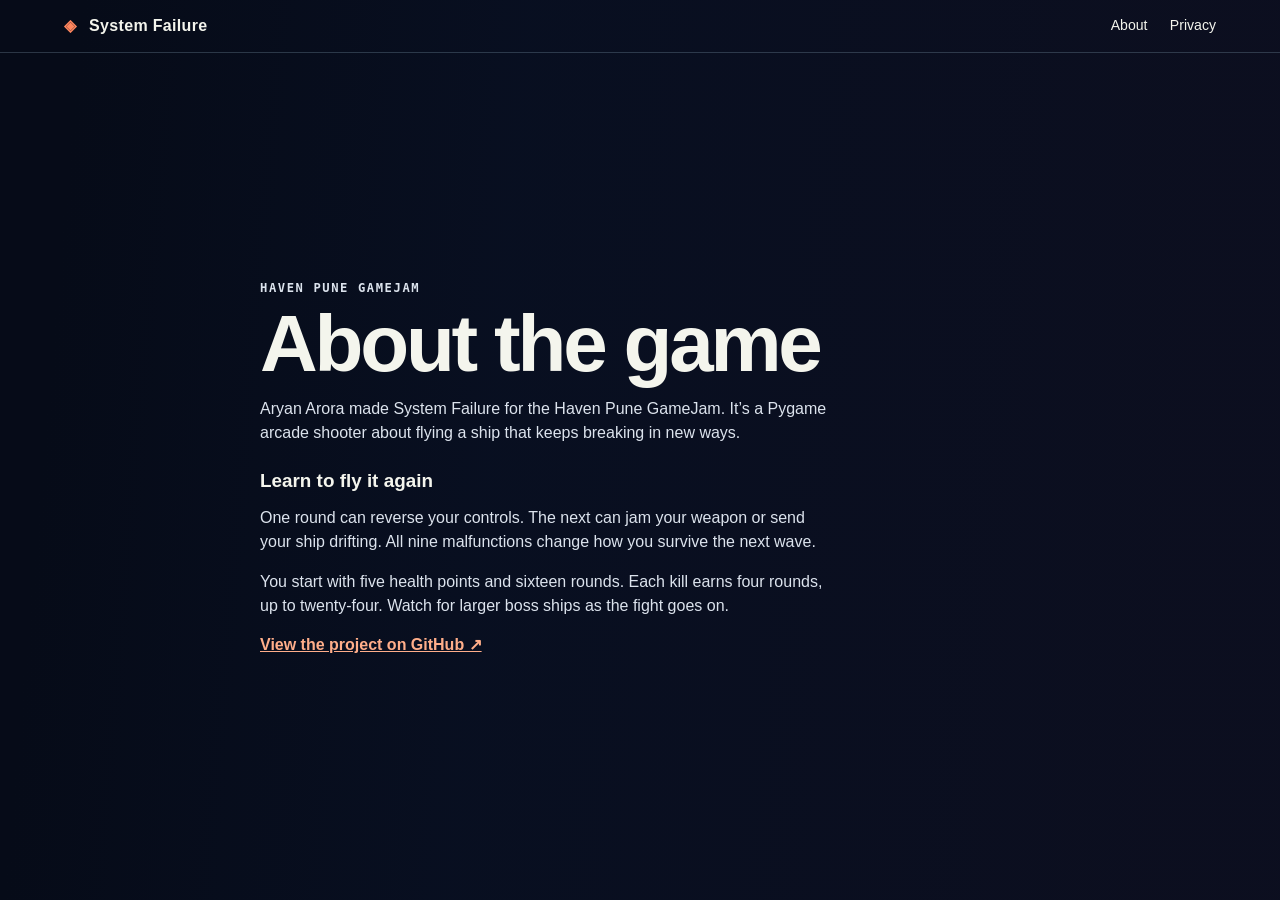
==== web/about.html @ 1d0bce2e "Package System Failure for browser play on itch.io" ====
<!doctype html>
<html lang="en"><head><meta charset="utf-8"><meta name="viewport" content="width=device-width, initial-scale=1"><title>About · System Failure</title><link rel="stylesheet" href="hangar.css"><link rel="icon" href="favicon.png"></head><body><header><a class="brand" href="index.html"><span aria-hidden="true">◈</span> System Failure</a><nav aria-label="Main"><a href="about.html">About</a><a href="privacy.html">Privacy</a></nav></header><main class="info"><p class="jam">Haven Pune GameJam</p><h1>About the game</h1><p>Aryan Arora made System Failure for the Haven Pune GameJam. It’s a Pygame arcade shooter about flying a ship that keeps breaking in new ways.</p><h2>Learn to fly it again</h2><p>One round can reverse your controls. The next can jam your weapon or send your ship drifting. All nine malfunctions change how you survive the next wave.</p><p>You start with five health points and sixteen rounds. Each kill earns four rounds, up to twenty-four. Watch for larger boss ships as the fight goes on.</p><a class="textlink" href="https://github.com/aryan-441/System-Failure" target="_blank" rel="noopener noreferrer">View the project on GitHub ↗</a></main></body></html>
---- web/hangar.css ----
*{box-sizing:border-box}html{min-height:100%;background:#090d19;color:#f4f5ed;font:16px/1.48 Arial,sans-serif}body{margin:0;min-height:100vh;background:linear-gradient(95deg,#060b18 6%,#080f21ed 39%,#10112965 90%),url("nebula.png") center/cover;display:flex;flex-direction:column}a{color:inherit}a:focus-visible{outline:3px solid #fff;outline-offset:4px}header,footer{display:flex;align-items:center;gap:1.6rem;padding:14px 5vw}header{justify-content:space-between;border-bottom:1px solid #96b6cb40}header a{text-decoration:none}header a:hover,.textlink:hover{text-decoration:underline}.brand{font-weight:800;letter-spacing:.02em}.brand span{color:#ff865e;margin-right:.5rem}nav{display:flex;gap:1.4rem;font-size:.88rem}.hangar{position:relative;isolation:isolate;flex:1;display:flex;align-items:center;overflow:hidden;padding:clamp(1.4rem,4vh,4rem) 6vw}.intro{max-width:52%}.jam{font:700 .76rem/1.4 Consolas,monospace;letter-spacing:.13em;text-transform:uppercase;color:#a9dfe1;margin:0 0 .65rem}h1{font-family:Impact,"Arial Black",sans-serif;font-weight:900;letter-spacing:-.04em;line-height:.92;margin:0}.intro h1{text-transform:uppercase;font-size:clamp(3.6rem,min(9vw,15vh),8rem)}h1 span{color:#ff865e}.lead{max-width:39ch;color:#d2d9e6;margin:.9rem 0 1.15rem}.play{display:inline-flex;align-items:center;gap:2.9rem;padding:.68rem 1.25rem;text-decoration:none;font-weight:800;background:#ff986e;color:#171018;box-shadow:3px 3px 0 #8b432d}.play:hover{background:#ffb793}.radar{position:absolute;z-index:-1;width:min(38vw,62vh);aspect-ratio:1;right:8%;top:50%;transform:translateY(-50%) rotate(-14deg);border:1px solid #9ce5e980;border-radius:50%;display:grid;place-items:center;background:repeating-radial-gradient(circle,transparent 0 18%,#aad5de2e 18.25% 18.6%,transparent 19% 31%)}.radar:before,.radar:after{content:"";position:absolute;background:#b3d8e45c}.radar:before{width:112%;height:1px}.radar:after{height:112%;width:1px}.radar img{width:60%;image-rendering:pixelated;transform:rotate(47deg);z-index:1;filter:drop-shadow(0 13px 18px #080b18)}footer{flex-wrap:wrap;border-top:1px solid #96b6cb40;font-size:.78rem;color:#c8d2df;background:#080c18ad}kbd{font:700 .8rem Consolas,monospace;color:white}.info{width:min(90%,760px);margin:auto;padding:2rem 0 3rem}.info h1{font-size:clamp(2.8rem,7vw,5rem)}.info p{max-width:64ch;color:#dce3ed}.info h2{font-size:1.18rem;margin:1.4rem 0 -.25rem}.textlink{color:#ffae8a;font-weight:bold}@media(max-width:620px){.intro{max-width:85%}.radar{right:-14%;opacity:.42}.lead{max-width:30ch}footer{gap:.5rem 1rem}.info{margin:0 auto}}
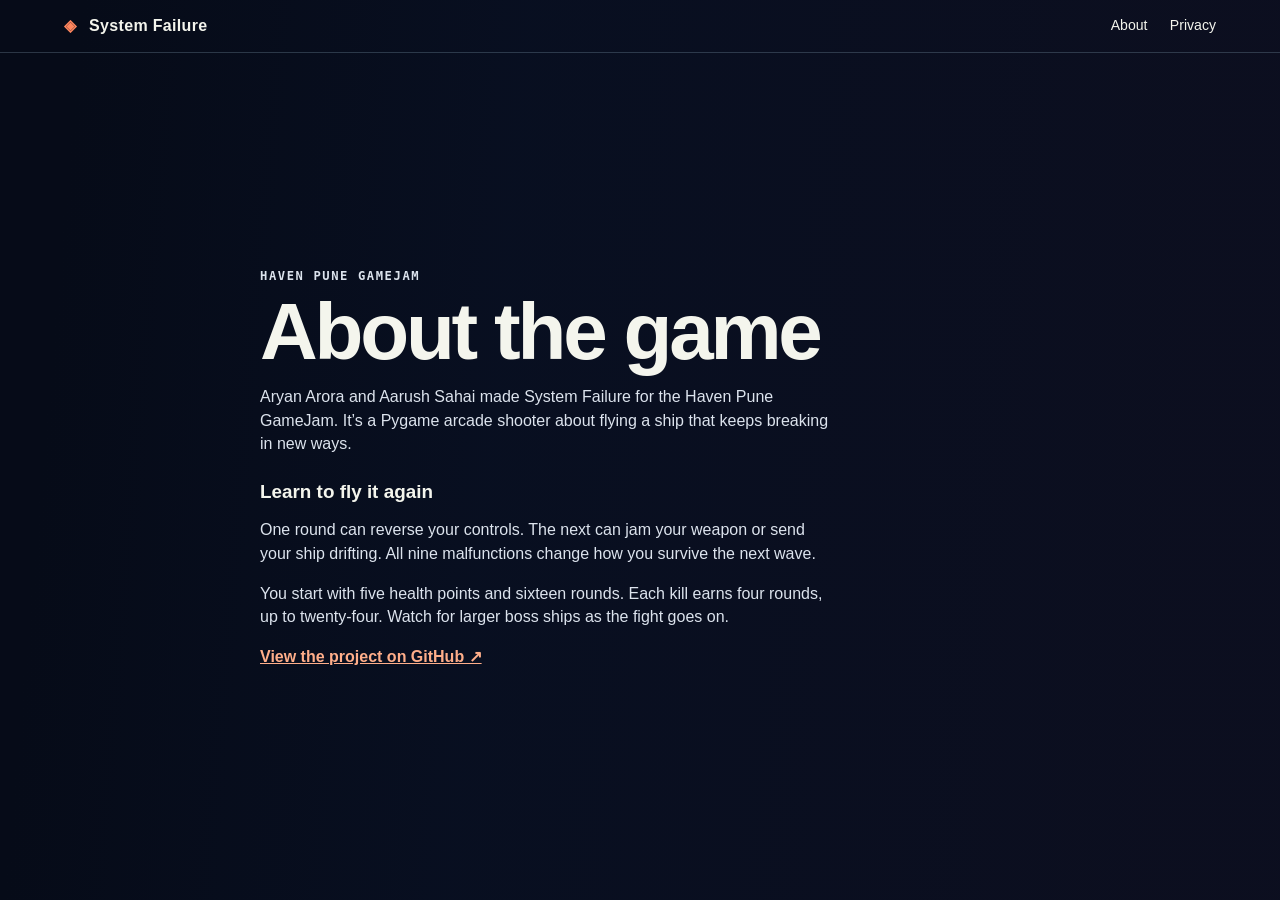
==== commit 3ae3cc66: "Simplify the start page and credit both authors" ====
--- a/web/about.html
+++ b/web/about.html
@@ -1,2 +1,2 @@
 <!doctype html>
-<html lang="en"><head><meta charset="utf-8"><meta name="viewport" content="width=device-width, initial-scale=1"><title>About · System Failure</title><link rel="stylesheet" href="hangar.css"><link rel="icon" href="favicon.png"></head><body><header><a class="brand" href="index.html"><span aria-hidden="true">◈</span> System Failure</a><nav aria-label="Main"><a href="about.html">About</a><a href="privacy.html">Privacy</a></nav></header><main class="info"><p class="jam">Haven Pune GameJam</p><h1>About the game</h1><p>Aryan Arora made System Failure for the Haven Pune GameJam. It’s a Pygame arcade shooter about flying a ship that keeps breaking in new ways.</p><h2>Learn to fly it again</h2><p>One round can reverse your controls. The next can jam your weapon or send your ship drifting. All nine malfunctions change how you survive the next wave.</p><p>You start with five health points and sixteen rounds. Each kill earns four rounds, up to twenty-four. Watch for larger boss ships as the fight goes on.</p><a class="textlink" href="https://github.com/aryan-441/System-Failure" target="_blank" rel="noopener noreferrer">View the project on GitHub ↗</a></main></body></html>
+<html lang="en"><head><meta charset="utf-8"><meta name="viewport" content="width=device-width, initial-scale=1"><title>About · System Failure</title><link rel="stylesheet" href="hangar.css"><link rel="icon" href="favicon.png"></head><body><header><a class="brand" href="index.html"><span aria-hidden="true">◈</span> System Failure</a><nav aria-label="Main"><a href="about.html">About</a><a href="privacy.html">Privacy</a></nav></header><main class="info"><p class="jam">Haven Pune GameJam</p><h1>About the game</h1><p>Aryan Arora and Aarush Sahai made System Failure for the Haven Pune GameJam. It’s a Pygame arcade shooter about flying a ship that keeps breaking in new ways.</p><h2>Learn to fly it again</h2><p>One round can reverse your controls. The next can jam your weapon or send your ship drifting. All nine malfunctions change how you survive the next wave.</p><p>You start with five health points and sixteen rounds. Each kill earns four rounds, up to twenty-four. Watch for larger boss ships as the fight goes on.</p><a class="textlink" href="https://github.com/aryan-441/System-Failure" target="_blank" rel="noopener noreferrer">View the project on GitHub ↗</a></main></body></html>
--- a/web/hangar.css
+++ b/web/hangar.css
@@ -1 +1 @@
-*{box-sizing:border-box}html{min-height:100%;background:#090d19;color:#f4f5ed;font:16px/1.48 Arial,sans-serif}body{margin:0;min-height:100vh;background:linear-gradient(95deg,#060b18 6%,#080f21ed 39%,#10112965 90%),url("nebula.png") center/cover;display:flex;flex-direction:column}a{color:inherit}a:focus-visible{outline:3px solid #fff;outline-offset:4px}header,footer{display:flex;align-items:center;gap:1.6rem;padding:14px 5vw}header{justify-content:space-between;border-bottom:1px solid #96b6cb40}header a{text-decoration:none}header a:hover,.textlink:hover{text-decoration:underline}.brand{font-weight:800;letter-spacing:.02em}.brand span{color:#ff865e;margin-right:.5rem}nav{display:flex;gap:1.4rem;font-size:.88rem}.hangar{position:relative;isolation:isolate;flex:1;display:flex;align-items:center;overflow:hidden;padding:clamp(1.4rem,4vh,4rem) 6vw}.intro{max-width:52%}.jam{font:700 .76rem/1.4 Consolas,monospace;letter-spacing:.13em;text-transform:uppercase;color:#a9dfe1;margin:0 0 .65rem}h1{font-family:Impact,"Arial Black",sans-serif;font-weight:900;letter-spacing:-.04em;line-height:.92;margin:0}.intro h1{text-transform:uppercase;font-size:clamp(3.6rem,min(9vw,15vh),8rem)}h1 span{color:#ff865e}.lead{max-width:39ch;color:#d2d9e6;margin:.9rem 0 1.15rem}.play{display:inline-flex;align-items:center;gap:2.9rem;padding:.68rem 1.25rem;text-decoration:none;font-weight:800;background:#ff986e;color:#171018;box-shadow:3px 3px 0 #8b432d}.play:hover{background:#ffb793}.radar{position:absolute;z-index:-1;width:min(38vw,62vh);aspect-ratio:1;right:8%;top:50%;transform:translateY(-50%) rotate(-14deg);border:1px solid #9ce5e980;border-radius:50%;display:grid;place-items:center;background:repeating-radial-gradient(circle,transparent 0 18%,#aad5de2e 18.25% 18.6%,transparent 19% 31%)}.radar:before,.radar:after{content:"";position:absolute;background:#b3d8e45c}.radar:before{width:112%;height:1px}.radar:after{height:112%;width:1px}.radar img{width:60%;image-rendering:pixelated;transform:rotate(47deg);z-index:1;filter:drop-shadow(0 13px 18px #080b18)}footer{flex-wrap:wrap;border-top:1px solid #96b6cb40;font-size:.78rem;color:#c8d2df;background:#080c18ad}kbd{font:700 .8rem Consolas,monospace;color:white}.info{width:min(90%,760px);margin:auto;padding:2rem 0 3rem}.info h1{font-size:clamp(2.8rem,7vw,5rem)}.info p{max-width:64ch;color:#dce3ed}.info h2{font-size:1.18rem;margin:1.4rem 0 -.25rem}.textlink{color:#ffae8a;font-weight:bold}@media(max-width:620px){.intro{max-width:85%}.radar{right:-14%;opacity:.42}.lead{max-width:30ch}footer{gap:.5rem 1rem}.info{margin:0 auto}}
+*{box-sizing:border-box}html{min-height:100%;background:#090d19;color:#f4f5ed;font:16px/1.48 Arial,sans-serif}body{margin:0;min-height:100vh;background:linear-gradient(95deg,#060b18 6%,#080f21ed 39%,#10112965 90%),url("space/0.webp") center/cover;display:flex;flex-direction:column}a{color:inherit}a:focus-visible{outline:3px solid #fff;outline-offset:4px}header,footer{display:flex;align-items:center;gap:1.6rem;padding:14px 5vw}header{justify-content:space-between;border-bottom:1px solid #96b6cb40}header a{text-decoration:none}header a:hover,.textlink:hover{text-decoration:underline}.brand{font-weight:800;letter-spacing:.02em}.brand span{color:#ff865e;margin-right:.5rem}nav{display:flex;gap:1.4rem;font-size:.88rem}.hangar{position:relative;isolation:isolate;flex:1;display:flex;align-items:center;overflow:hidden;padding:clamp(1.4rem,4vh,4rem) 6vw}.intro{max-width:52%}.jam{font:700 .76rem/1.4 Consolas,monospace;letter-spacing:.13em;text-transform:uppercase;color:#a9dfe1;margin:0 0 .65rem}h1{font-family:Impact,"Arial Black",sans-serif;font-weight:900;letter-spacing:-.04em;line-height:.92;margin:0}.intro h1{text-transform:uppercase;font-size:clamp(3.6rem,min(9vw,15vh),8rem)}h1 span{color:#ff865e}.lead{max-width:39ch;color:#d2d9e6;margin:.9rem 0 1.15rem}.play{display:inline-flex;align-items:center;gap:2.9rem;padding:.68rem 1.25rem;text-decoration:none;font-weight:800;background:#ff986e;color:#171018;box-shadow:3px 3px 0 #8b432d}.play:hover{background:#ffb793}.radar{position:absolute;z-index:-1;width:min(38vw,62vh);aspect-ratio:1;right:8%;top:50%;transform:translateY(-50%) rotate(-14deg);border:1px solid #9ce5e980;border-radius:50%;display:grid;place-items:center;background:repeating-radial-gradient(circle,transparent 0 18%,#aad5de2e 18.25% 18.6%,transparent 19% 31%)}.radar:before,.radar:after{content:"";position:absolute;background:#b3d8e45c}.radar:before{width:112%;height:1px}.radar:after{height:112%;width:1px}.radar img{width:60%;image-rendering:pixelated;transform:rotate(47deg);z-index:1;filter:drop-shadow(0 13px 18px #080b18)}footer{flex-wrap:wrap;border-top:1px solid #96b6cb40;font-size:.78rem;color:#c8d2df;background:#080c18ad}kbd{font:700 .8rem Consolas,monospace;color:white}.info{width:min(90%,760px);margin:auto;padding:2rem 0 3rem}.info h1{font-size:clamp(2.8rem,7vw,5rem)}.info p{max-width:64ch;color:#dce3ed}.info h2{font-size:1.18rem;margin:1.4rem 0 -.25rem}.textlink{color:#ffae8a;font-weight:bold}@media(max-width:620px){.intro{max-width:85%}.radar{right:-14%;opacity:.42}.lead{max-width:30ch}footer{gap:.5rem 1rem}.info{margin:0 auto}}
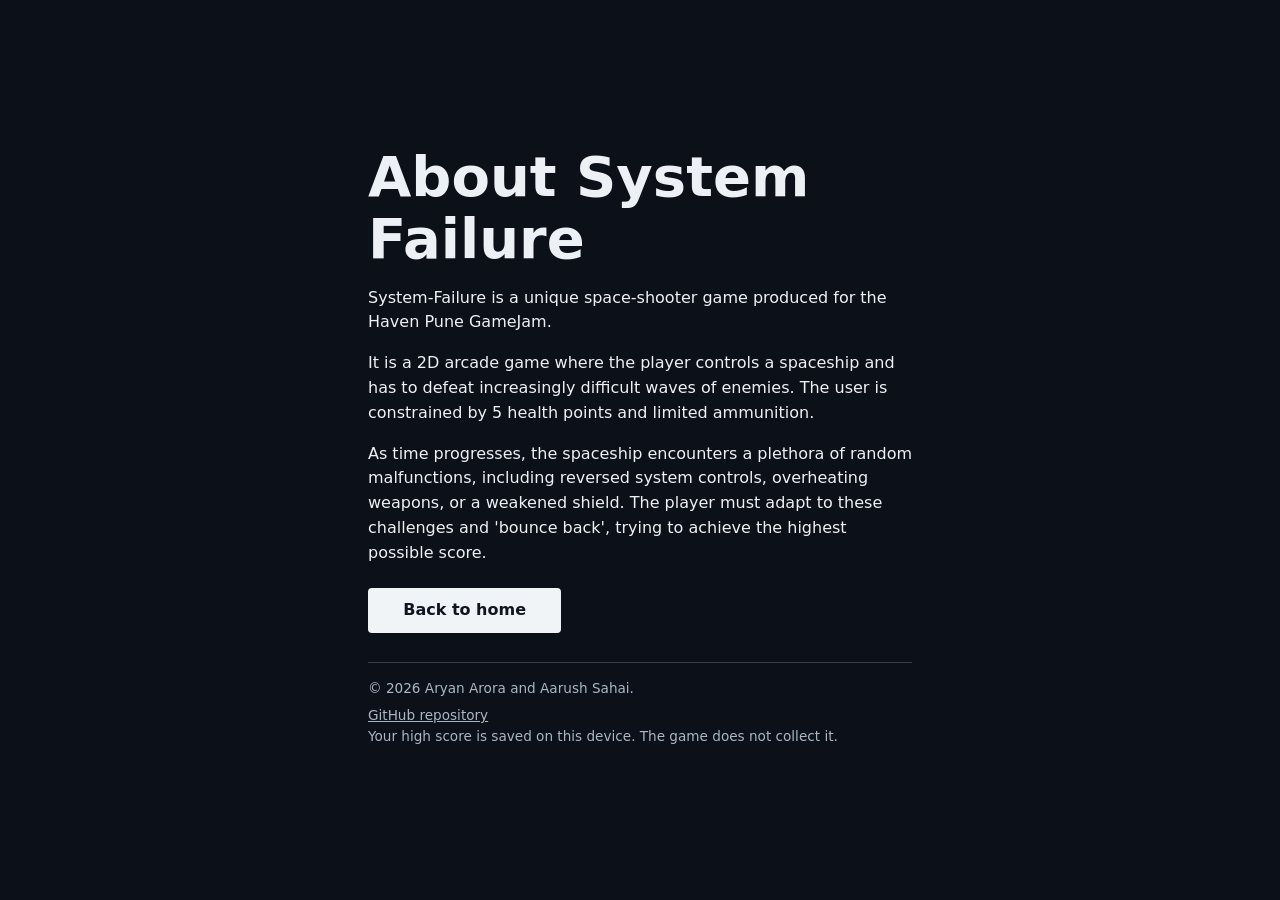
==== commit 594f8149: "Use the README for About and show score storage in the footer" ====
--- a/web/about.html
+++ b/web/about.html
@@ -1,2 +1,36 @@
 <!doctype html>
-<html lang="en"><head><meta charset="utf-8"><meta name="viewport" content="width=device-width, initial-scale=1"><title>About · System Failure</title><link rel="stylesheet" href="hangar.css"><link rel="icon" href="favicon.png"></head><body><header><a class="brand" href="index.html"><span aria-hidden="true">◈</span> System Failure</a><nav aria-label="Main"><a href="about.html">About</a><a href="privacy.html">Privacy</a></nav></header><main class="info"><p class="jam">Haven Pune GameJam</p><h1>About the game</h1><p>Aryan Arora and Aarush Sahai made System Failure for the Haven Pune GameJam. It’s a Pygame arcade shooter about flying a ship that keeps breaking in new ways.</p><h2>Learn to fly it again</h2><p>One round can reverse your controls. The next can jam your weapon or send your ship drifting. All nine malfunctions change how you survive the next wave.</p><p>You start with five health points and sixteen rounds. Each kill earns four rounds, up to twenty-four. Watch for larger boss ships as the fight goes on.</p><a class="textlink" href="https://github.com/aryan-441/System-Failure" target="_blank" rel="noopener noreferrer">View the project on GitHub ↗</a></main></body></html>
+<html lang="en">
+<head>
+  <meta charset="utf-8">
+  <meta name="viewport" content="width=device-width, initial-scale=1">
+  <title>About System Failure</title>
+  <link rel="icon" href="favicon.png">
+  <style>
+    * { box-sizing: border-box; }
+    body { margin: 0; min-height: 100vh; padding: 24px; display: grid; place-items: center; background: #0c1019; color: #edf1f5; font: 16px/1.55 system-ui, sans-serif; }
+    main { width: min(100%, 34rem); }
+    h1 { margin: 0; font-size: clamp(2.25rem, 6vw, 3.5rem); line-height: 1.1; }
+    .byline { margin: .45rem 0 1.4rem; color: #bfc8d3; }
+    .start { display: inline-block; margin: .4rem 0 1.8rem; padding: .65rem 2.2rem; border-radius: 4px; background: #f1f4f7; color: #101620; font-weight: 650; text-decoration: none; }
+    .start:hover { background: #c9e2f3; }
+    footer { border-top: 1px solid #35404e; padding-top: .9rem; color: #abb6c5; font-size: .85rem; }
+    footer p { margin: 0 0 .4rem; }
+    footer a { color: inherit; margin-right: 1em; }
+    a:focus-visible { outline: 2px solid #8ecfff; outline-offset: 4px; }
+  </style>
+</head>
+<body>
+  <main>
+    <h1>About System Failure</h1>
+    <p>System-Failure is a unique space-shooter game produced for the Haven Pune GameJam.</p>
+    <p>It is a 2D arcade game where the player controls a spaceship and has to defeat increasingly difficult waves of enemies. The user is constrained by 5 health points and limited ammunition.</p>
+    <p>As time progresses, the spaceship encounters a plethora of random malfunctions, including reversed system controls, overheating weapons, or a weakened shield. The player must adapt to these challenges and &#x27;bounce back&#x27;, trying to achieve the highest possible score.</p>
+    <a class="start" href="index.html">Back to home</a>
+    <footer>
+      <p>&copy; 2026 Aryan Arora and Aarush Sahai.</p>
+      <a href="https://github.com/aryan-441/System-Failure" target="_blank" rel="noopener noreferrer">GitHub repository</a>
+      <p>Your high score is saved on this device. The game does not collect it.</p>
+    </footer>
+  </main>
+</body>
+</html>
